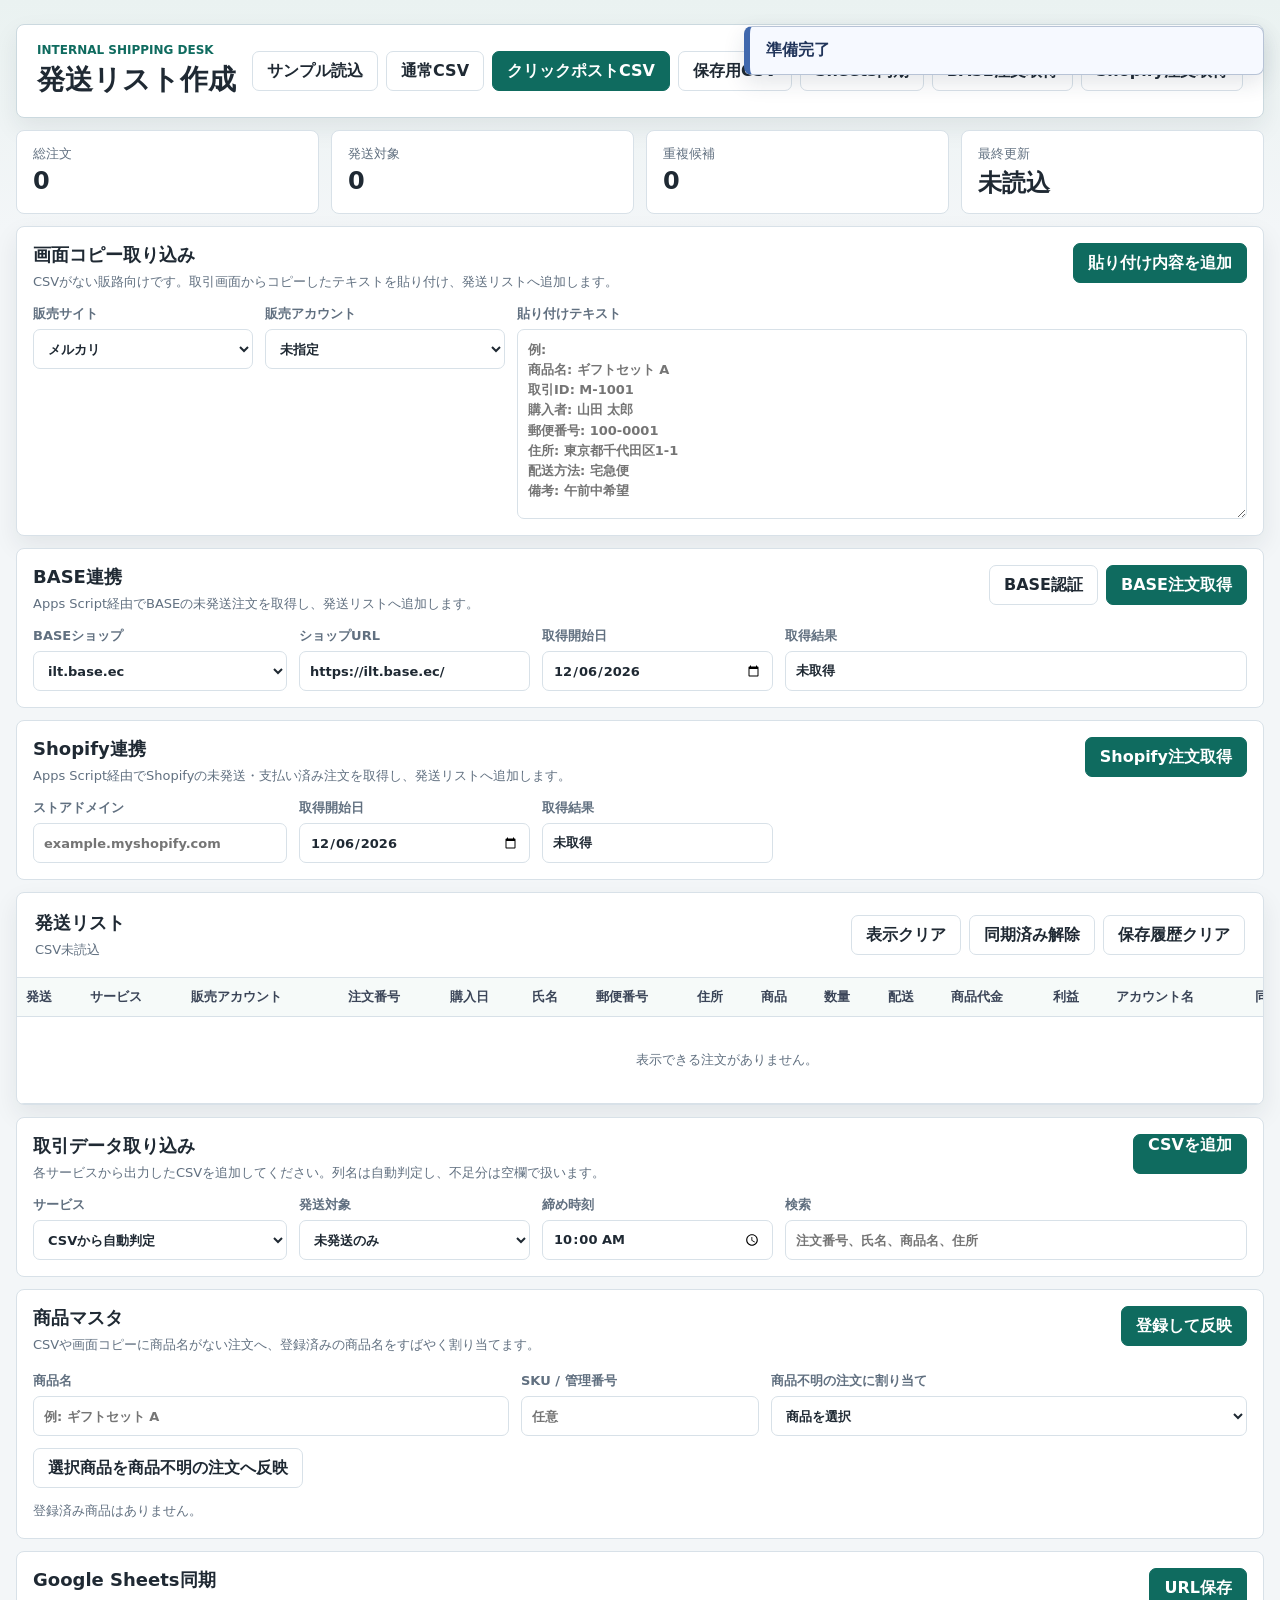
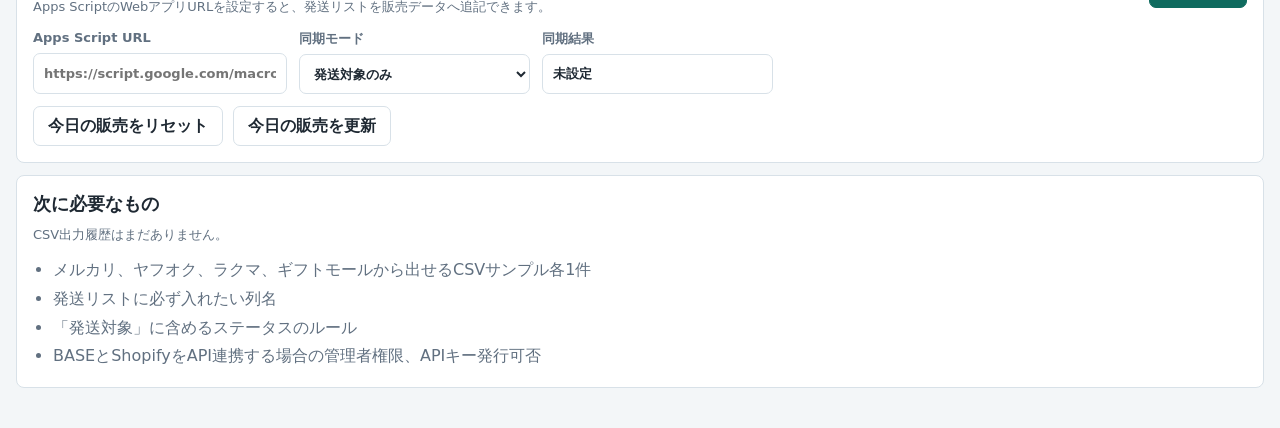
==== index.html @ 9517af25 "Add files via upload" ====
﻿<!doctype html>
<html lang="ja">
  <head>
    <meta charset="utf-8" />
    <meta name="viewport" content="width=device-width, initial-scale=1" />
    <title>配送リスト ツール</title>
    <link rel="stylesheet" href="styles.css" />
  </head>
  <body>
    <main class="app">
      <section class="toolbar">
        <div>
          <p class="eyebrow">Internal Shipping Desk</p>
          <h1>発送リスト作成</h1>
        </div>
        <div class="actions">
          <button id="sampleButton" type="button">サンプル読込</button>
          <button id="csvButton" type="button">通常CSV</button>
          <button id="clickpostButton" type="button" class="primary">クリックポストCSV</button>
          <button id="sheetCsvButton" type="button">保存用CSV</button>
          <button id="sheetSyncButton" type="button">Sheets同期</button>
          <button id="baseFetchButton" type="button">BASE注文取得</button>
          <button id="shopifyFetchButton" type="button">Shopify注文取得</button>
        </div>
      </section>

      <section class="summary-grid" aria-label="集計">
        <article>
          <span>総注文</span>
          <strong id="totalCount">0</strong>
        </article>
        <article>
          <span>発送対象</span>
          <strong id="shipCount">0</strong>
        </article>
        <article>
          <span>重複候補</span>
          <strong id="duplicateCount">0</strong>
        </article>
        <article>
          <span>最終更新</span>
          <strong id="updatedAt">未読込</strong>
        </article>
      </section>

      <section id="noticeBar" class="notice" aria-live="polite">準備完了</section>

      <section class="panel import-panel">
        <div class="panel-head">
          <div>
            <h2>取引データ取り込み</h2>
            <p>各サービスから出力したCSVを追加してください。列名は自動判定し、不足分は空欄で扱います。</p>
          </div>
          <label class="file-picker">
            CSVを追加
            <input id="fileInput" type="file" accept=".csv,text/csv" multiple />
          </label>
        </div>

        <div class="source-grid">
          <label>
            サービス
            <select id="sourceSelect">
              <option value="auto">CSVから自動判定</option>
              <option value="mercari">メルカリ</option>
              <option value="yahoo">ヤフオク</option>
              <option value="rakuma">ラクマ</option>
              <option value="base">BASE</option>
              <option value="shopify">Shopify</option>
              <option value="giftmall">ギフトモール</option>
              <option value="other">その他</option>
            </select>
          </label>
          <label>
            発送対象
            <select id="targetStatus">
              <option value="unshipped">未発送のみ</option>
              <option value="all">全件</option>
            </select>
          </label>
          <label>
            締め時刻
            <input id="cutoffTime" type="time" value="10:00" />
          </label>
          <label>
            検索
            <input id="searchInput" type="search" placeholder="注文番号、氏名、商品名、住所" />
          </label>
        </div>
      </section>

      <section class="panel paste-panel">
        <div class="panel-head">
          <div>
            <h2>画面コピー取り込み</h2>
            <p>CSVがない販路向けです。取引画面からコピーしたテキストを貼り付け、発送リストへ追加します。</p>
          </div>
          <button id="pasteImportButton" type="button" class="primary">貼り付け内容を追加</button>
        </div>
        <div class="paste-grid">
          <label>
            販売サイト
            <select id="pasteSource">
              <option value="メルカリ">メルカリ</option>
              <option value="ヤフオク">ヤフオク</option>
              <option value="ラクマ">ラクマ</option>
              <option value="ギフトモール">ギフトモール</option>
              <option value="その他">その他</option>
            </select>
          </label>
          <label>
            販売アカウント
            <select id="sellerAccountSelect">
              <option value="">未指定</option>
              <option value="メルカリ T Threee">メルカリ T Threee</option>
              <option value="メルカリ メルフレ">メルカリ メルフレ</option>
              <option value="メルカリ 廃品">メルカリ 廃品</option>
              <option value="ラクマ T Threee">ラクマ T Threee</option>
              <option value="ラクマ TRY">ラクマ TRY</option>
              <option value="ヤフオク ILT">ヤフオク ILT</option>
              <option value="ヤフオク TRY">ヤフオク TRY</option>
              <option value="BASE ilt">BASE ilt</option>
              <option value="BASE iglight">BASE iglight</option>
              <option value="Shopify">Shopify</option>
            </select>
          </label>
          <label>
            貼り付けテキスト
            <textarea id="pasteText" rows="8" placeholder="例:
商品名: ギフトセット A
取引ID: M-1001
購入者: 山田 太郎
郵便番号: 100-0001
住所: 東京都千代田区1-1
配送方法: 宅急便
備考: 午前中希望"></textarea>
          </label>
        </div>
      </section>

      <section class="panel product-panel">
        <div class="panel-head">
          <div>
            <h2>商品マスタ</h2>
            <p>CSVや画面コピーに商品名がない注文へ、登録済みの商品名をすばやく割り当てます。</p>
          </div>
          <button id="productAddButton" type="button" class="primary">登録して反映</button>
        </div>
        <div class="product-grid">
          <label>
            商品名
            <input id="productNameInput" type="text" placeholder="例: ギフトセット A" />
          </label>
          <label>
            SKU / 管理番号
            <input id="productSkuInput" type="text" placeholder="任意" />
          </label>
          <label>
            商品不明の注文に割り当て
            <select id="assignProductSelect">
              <option value="">商品を選択</option>
            </select>
          </label>
        </div>
        <div class="inline-actions">
          <button id="assignProductButton" type="button">選択商品を商品不明の注文へ反映</button>
        </div>
        <div id="productMapList" class="product-map">登録済み商品はありません。</div>
      </section>

      <section class="panel sync-panel">
        <div class="panel-head">
          <div>
            <h2>Google Sheets同期</h2>
            <p>Apps ScriptのWebアプリURLを設定すると、発送リストを販売データへ追記できます。</p>
          </div>
          <button id="syncUrlSaveButton" type="button" class="primary">URL保存</button>
        </div>
        <div class="source-grid">
          <label>
            Apps Script URL
            <input id="syncUrlInput" type="url" placeholder="https://script.google.com/macros/s/..." />
          </label>
          <label>
            同期モード
            <select id="syncMode">
              <option value="unshipped">発送対象のみ</option>
              <option value="all">表示中すべて</option>
            </select>
          </label>
          <label>
            同期結果
            <input id="syncStatus" type="text" readonly value="未設定" />
          </label>
        </div>
        <div class="sync-actions">
          <button id="todaySalesResetButton" type="button">今日の販売をリセット</button>
          <button id="todaySalesRefreshButton" type="button">今日の販売を更新</button>
        </div>
      </section>

      <section class="panel base-panel">
        <div class="panel-head">
          <div>
            <h2>BASE連携</h2>
            <p>Apps Script経由でBASEの未発送注文を取得し、発送リストへ追加します。</p>
          </div>
          <div class="actions">
            <button id="baseAuthButton" type="button">BASE認証</button>
            <button id="baseFetchPanelButton" type="button" class="primary">BASE注文取得</button>
          </div>
        </div>
        <div class="source-grid">
          <label>
            BASEショップ
            <select id="baseShopKey">
              <option value="ilt">ilt.base.ec</option>
              <option value="iglight">iglight.base.shop</option>
            </select>
          </label>
          <label>
            ショップURL
            <input id="baseShopUrl" type="url" value="https://ilt.base.ec/" />
          </label>
          <label>
            取得開始日
            <input id="baseStartDate" type="date" />
          </label>
          <label>
            取得結果
            <input id="baseStatus" type="text" readonly value="未取得" />
          </label>
        </div>
      </section>

      <section class="panel shopify-panel">
        <div class="panel-head">
          <div>
            <h2>Shopify連携</h2>
            <p>Apps Script経由でShopifyの未発送・支払い済み注文を取得し、発送リストへ追加します。</p>
          </div>
          <button id="shopifyFetchPanelButton" type="button" class="primary">Shopify注文取得</button>
        </div>
        <div class="source-grid">
          <label>
            ストアドメイン
            <input id="shopifyStoreDomain" type="text" placeholder="example.myshopify.com" />
          </label>
          <label>
            取得開始日
            <input id="shopifyStartDate" type="date" />
          </label>
          <label>
            取得結果
            <input id="shopifyStatus" type="text" readonly value="未取得" />
          </label>
        </div>
      </section>

      <section class="panel table-panel">
        <div class="panel-head compact">
          <div>
            <h2>発送リスト</h2>
            <p id="fileList">CSV未読込</p>
          </div>
          <div class="actions">
            <button id="clearButton" type="button">表示クリア</button>
            <button id="syncResetButton" type="button">同期済み解除</button>
            <button id="historyClearButton" type="button">保存履歴クリア</button>
          </div>
        </div>
        <div class="table-wrap">
          <table>
            <thead>
              <tr>
                <th>発送</th>
                <th>サービス</th>
                <th>販売アカウント</th>
                <th>注文番号</th>
                <th>購入日</th>
                <th>氏名</th>
                <th>郵便番号</th>
                <th>住所</th>
                <th>商品</th>
                <th>数量</th>
                <th>配送</th>
                <th>商品代金</th>
                <th>利益</th>
                <th>アカウント名</th>
                <th>同期</th>
                <th>備考</th>
                <th>操作</th>
              </tr>
            </thead>
            <tbody id="orderRows">
              <tr>
                <td colspan="17" class="empty">CSVを読み込むと発送リストが表示されます。</td>
              </tr>
            </tbody>
          </table>
        </div>
      </section>

      <section class="panel checklist">
        <h2>次に必要なもの</h2>
        <p id="exportLog" class="log-line">CSV出力履歴はまだありません。</p>
        <ul>
          <li>メルカリ、ヤフオク、ラクマ、ギフトモールから出せるCSVサンプル各1件</li>
          <li>発送リストに必ず入れたい列名</li>
          <li>「発送対象」に含めるステータスのルール</li>
          <li>BASEとShopifyをAPI連携する場合の管理者権限、APIキー発行可否</li>
        </ul>
      </section>
    </main>

    <script src="encoding.min.js"></script>
    <script src="app.js"></script>
  </body>
</html>
---- styles.css ----
:root {
  color-scheme: light;
  --ink: #1f2933;
  --muted: #617080;
  --line: #d8e1e8;
  --bg: #f3f6f8;
  --panel: #ffffff;
  --accent: #0f6b5f;
  --accent-dark: #0a4f47;
  --accent-soft: #e6f3ef;
  --warn: #a85d13;
  --soft: #eef8f5;
  --shadow: 0 10px 24px rgba(31, 41, 51, 0.08);
}

* {
  box-sizing: border-box;
}

body {
  margin: 0;
  font-family: "Yu Gothic", "Meiryo", system-ui, sans-serif;
  background: linear-gradient(180deg, #eaf2f1 0, var(--bg) 230px);
  color: var(--ink);
}

.app {
  width: min(1440px, calc(100% - 32px));
  margin: 0 auto;
  padding: 24px 0 40px;
  display: flex;
  flex-direction: column;
}

.paste-panel {
  order: 1;
  border-color: #a9d4cb;
  box-shadow: var(--shadow);
}

.import-panel {
  order: 5;
}

.base-panel {
  order: 2;
}

.shopify-panel {
  order: 3;
}

.table-panel {
  order: 4;
}

.product-panel {
  order: 6;
}

.sync-panel {
  order: 7;
}

.sync-actions {
  display: flex;
  flex-wrap: wrap;
  gap: 10px;
  margin-top: 12px;
}

.checklist {
  order: 30;
}

.toolbar,
.panel,
.summary-grid article {
  background: var(--panel);
  border: 1px solid var(--line);
  border-radius: 8px;
}

.toolbar {
  display: flex;
  align-items: center;
  justify-content: space-between;
  gap: 16px;
  padding: 18px 20px;
  box-shadow: var(--shadow);
  border-color: #cbd9df;
}

.eyebrow {
  margin: 0 0 4px;
  color: var(--accent);
  font-size: 12px;
  font-weight: 700;
  text-transform: uppercase;
}

h1,
h2,
p {
  margin: 0;
}

h1 {
  font-size: 28px;
  letter-spacing: 0;
}

h2 {
  font-size: 18px;
}

button,
.file-picker {
  min-height: 40px;
  border: 1px solid var(--line);
  border-radius: 7px;
  background: #fff;
  color: var(--ink);
  padding: 0 14px;
  font: inherit;
  font-weight: 700;
  cursor: pointer;
  white-space: nowrap;
}

.primary,
.file-picker {
  background: var(--accent);
  border-color: var(--accent);
  color: #fff;
}

.primary:hover,
.file-picker:hover {
  background: var(--accent-dark);
}

.actions {
  display: flex;
  gap: 8px;
  flex-wrap: wrap;
}

.summary-grid {
  display: grid;
  grid-template-columns: repeat(4, minmax(0, 1fr));
  gap: 12px;
  margin: 12px 0 0;
  order: 0;
}

.summary-grid article {
  padding: 14px 16px;
}

.summary-grid span {
  display: block;
  color: var(--muted);
  font-size: 13px;
}

.summary-grid strong {
  display: block;
  margin-top: 4px;
  font-size: 24px;
}

.panel {
  padding: 16px;
  margin-top: 12px;
}

.notice {
  position: fixed;
  top: 14px;
  right: 16px;
  z-index: 1000;
  width: min(520px, calc(100% - 32px));
  margin-top: 12px;
  padding: 13px 16px;
  border: 1px solid #b7c3d6;
  border-left: 6px solid #4068ad;
  border-radius: 8px;
  background: #f6f9ff;
  color: #20345a;
  font-weight: 700;
  box-shadow: 0 8px 22px rgba(36, 49, 76, 0.12);
  order: 0;
}

.notice.error {
  border-color: #d97757;
  border-left-color: #c2410c;
  background: #fff1ec;
  color: #9a3412;
}

.notice.success {
  border-color: #5aa37a;
  border-left-color: #15803d;
  background: #edf8f1;
  color: #166534;
}

.notice.working {
  border-color: #6f8fc9;
  border-left-color: #345f9f;
  background: #eef5ff;
  color: #1d4f91;
}

.panel-head {
  display: flex;
  align-items: flex-start;
  justify-content: space-between;
  gap: 18px;
}

.panel-head p {
  margin-top: 6px;
  color: var(--muted);
  font-size: 13px;
}

.compact {
  align-items: center;
}

.file-picker input {
  display: none;
}

.source-grid {
  display: grid;
  grid-template-columns: 1.1fr 1fr 1fr 2fr;
  gap: 12px;
  margin-top: 14px;
}

label {
  display: grid;
  gap: 6px;
  color: var(--muted);
  font-size: 13px;
  font-weight: 700;
}

select,
input,
textarea {
  min-height: 40px;
  width: 100%;
  border: 1px solid var(--line);
  border-radius: 7px;
  padding: 0 10px;
  background: #fff;
  color: var(--ink);
  font: inherit;
}

textarea {
  min-height: 190px;
  padding: 10px;
  resize: vertical;
  line-height: 1.55;
}

.paste-grid {
  display: grid;
  grid-template-columns: 220px 240px minmax(360px, 1fr);
  gap: 12px;
  margin-top: 14px;
  align-items: start;
}

.paste-grid label:last-child {
  grid-row: span 2;
}

.product-grid {
  display: grid;
  grid-template-columns: 2fr 1fr 2fr;
  gap: 12px;
  margin-top: 18px;
}

.inline-actions {
  margin-top: 12px;
}

.product-map {
  margin-top: 12px;
  color: var(--muted);
  font-size: 13px;
  line-height: 1.7;
}

.product-row {
  display: flex;
  align-items: center;
  justify-content: space-between;
  gap: 10px;
  max-width: 720px;
  padding: 6px 0;
  border-bottom: 1px solid var(--line);
}

.table-panel {
  padding: 0;
  overflow: hidden;
  box-shadow: var(--shadow);
}

.table-panel .panel-head {
  padding: 18px;
  border-bottom: 1px solid var(--line);
}

.table-wrap {
  overflow: auto;
  max-height: 62vh;
}

table {
  width: 100%;
  min-width: 1420px;
  border-collapse: collapse;
  font-size: 13px;
}

th,
td {
  padding: 10px 9px;
  border-bottom: 1px solid var(--line);
  text-align: left;
  vertical-align: top;
}

th {
  position: sticky;
  top: 0;
  background: #f6faf9;
  color: #3b4558;
  z-index: 1;
}

tbody tr.ship-target {
  background: var(--soft);
}

tbody tr:hover {
  background: #fffaf0;
}

tbody tr.duplicate {
  box-shadow: inset 3px 0 0 var(--warn);
}

.badge {
  display: inline-block;
  border-radius: 999px;
  padding: 3px 8px;
  background: #e7edf3;
  font-size: 12px;
  font-weight: 700;
}

.badge.synced {
  background: #dff3e6;
  color: #166534;
}

.mini-button {
  min-height: 30px;
  padding: 0 10px;
  font-size: 12px;
}

.editable {
  display: inline-block;
  min-width: 24px;
  max-width: 280px;
  outline: 0;
  border-radius: 4px;
  padding: 2px 3px;
}

.editable:focus {
  background: #fff7df;
  box-shadow: 0 0 0 2px #f3c969;
}

.empty {
  color: var(--muted);
  text-align: center;
  padding: 34px;
}

.checklist ul {
  margin: 12px 0 0;
  padding-left: 20px;
  color: var(--muted);
  line-height: 1.8;
}

.log-line {
  margin-top: 10px;
  color: var(--muted);
  font-size: 13px;
}

@media (max-width: 900px) {
  .toolbar,
  .panel-head {
    display: grid;
  }

  .summary-grid,
  .source-grid,
  .paste-grid,
  .product-grid {
    grid-template-columns: 1fr 1fr;
  }

  .paste-grid label:last-child {
    grid-column: 1 / -1;
    grid-row: auto;
  }
}

@media (max-width: 620px) {
  .app {
    width: min(100% - 20px, 1440px);
    padding-top: 12px;
  }

  .summary-grid,
  .source-grid,
  .paste-grid {
    grid-template-columns: 1fr;
  }

  .product-grid {
    grid-template-columns: 1fr;
  }

  h1 {
    font-size: 24px;
  }
}
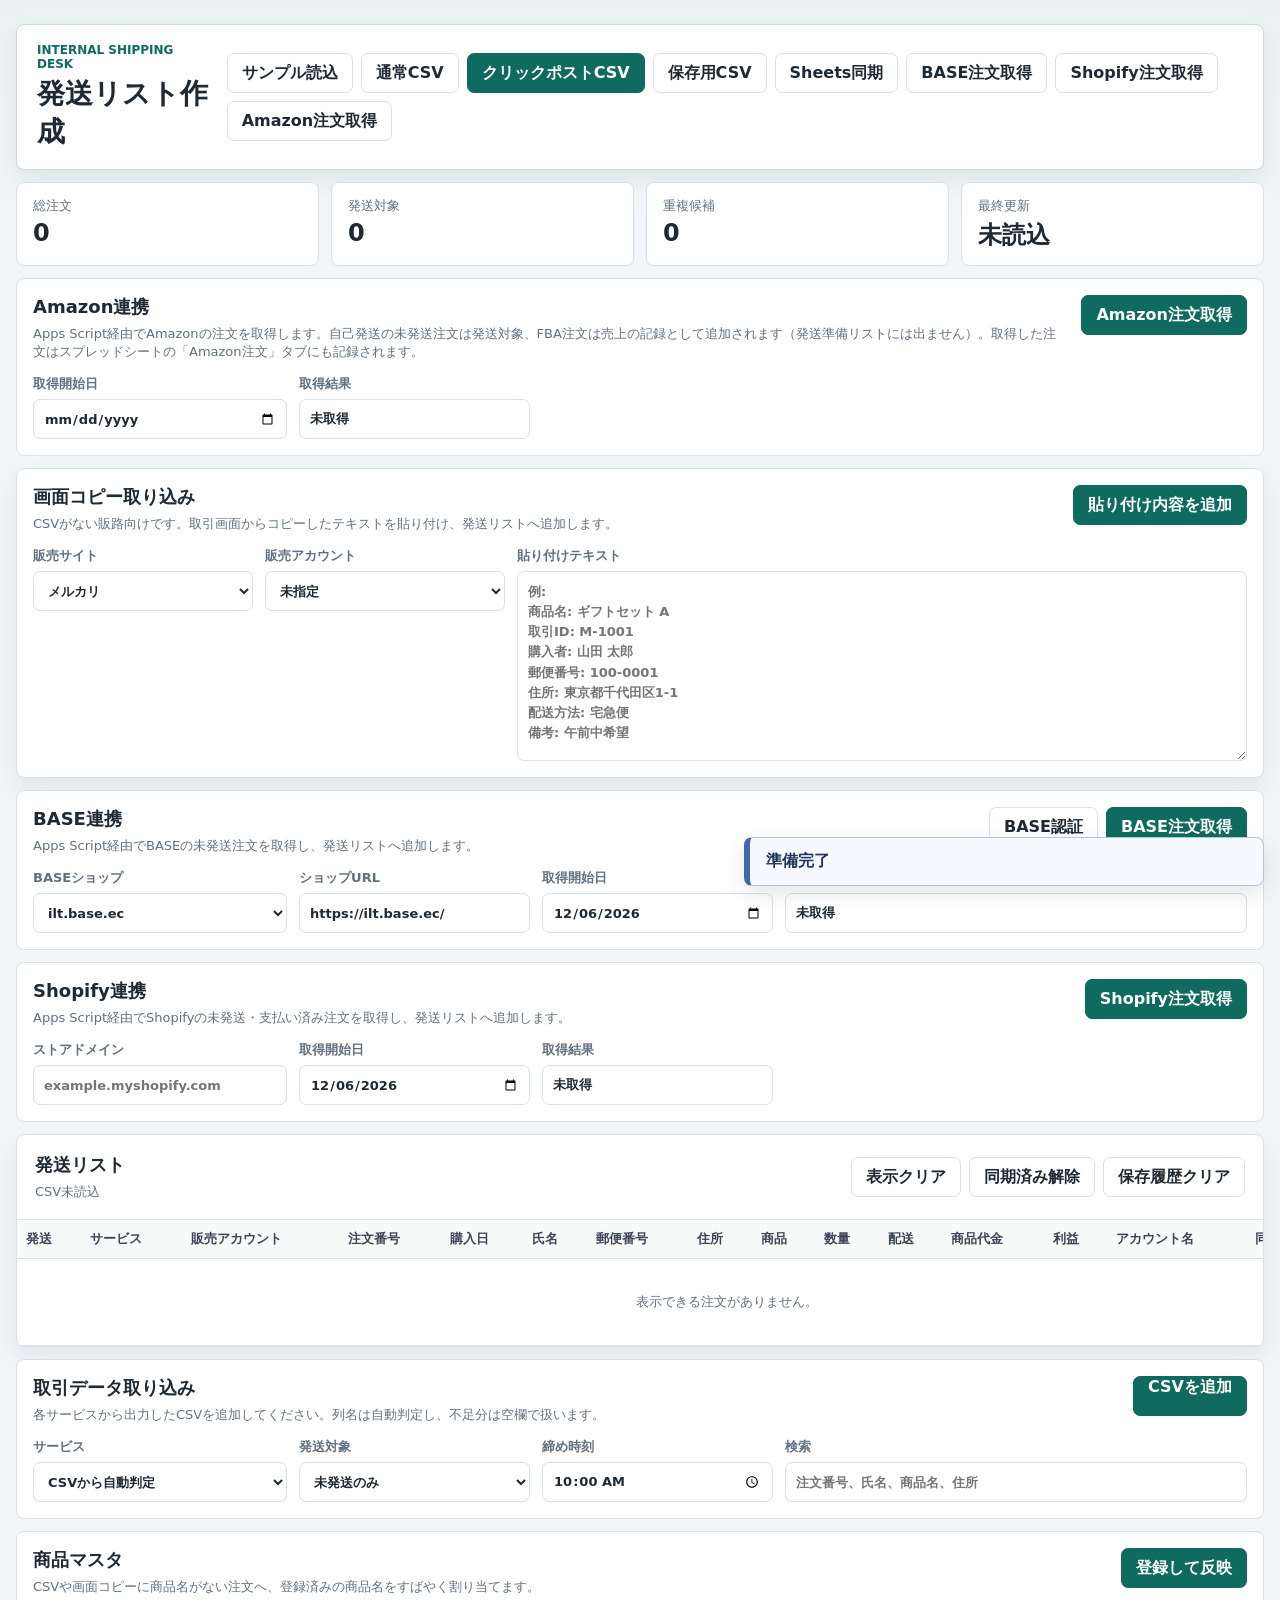
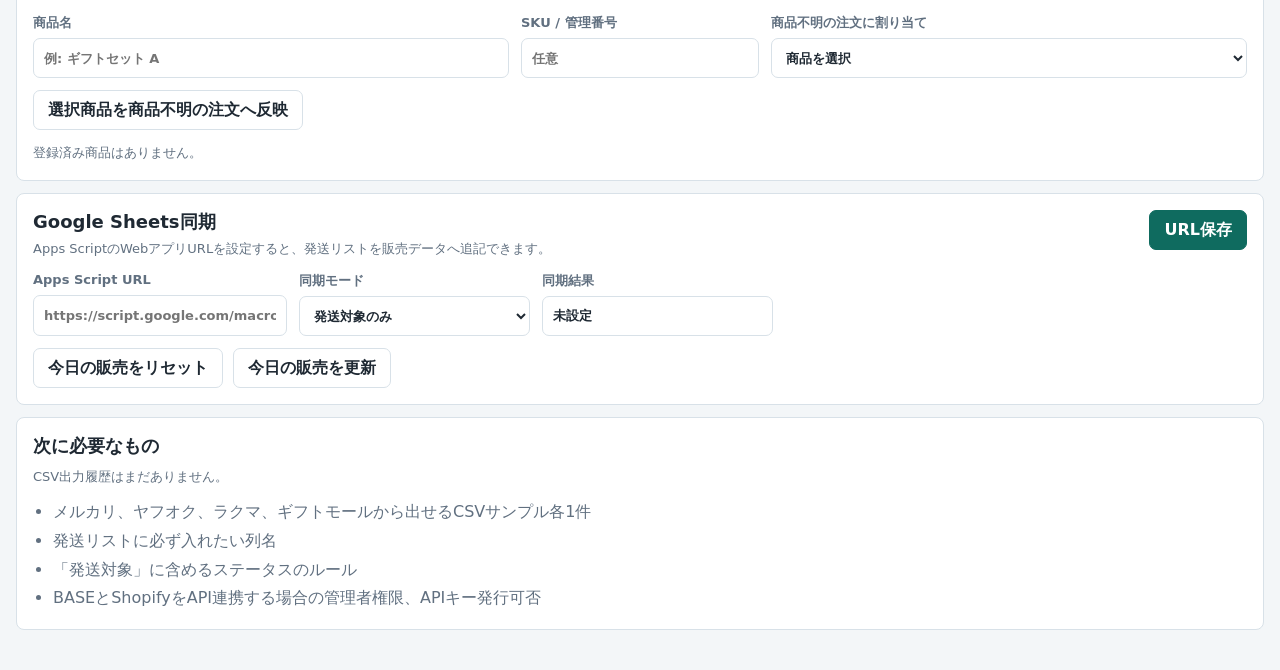
==== commit 671ded1c: "Add Amazon order import panel Co-Authored-By: Claude Opus 5 <noreply@anthropic.com>" ====
--- a/index.html
+++ b/index.html
@@ -1,320 +1,341 @@
-﻿<!doctype html>
-<html lang="ja">
-  <head>
-    <meta charset="utf-8" />
-    <meta name="viewport" content="width=device-width, initial-scale=1" />
-    <title>配送リスト ツール</title>
-    <link rel="stylesheet" href="styles.css" />
-  </head>
-  <body>
-    <main class="app">
-      <section class="toolbar">
-        <div>
-          <p class="eyebrow">Internal Shipping Desk</p>
-          <h1>発送リスト作成</h1>
-        </div>
-        <div class="actions">
-          <button id="sampleButton" type="button">サンプル読込</button>
-          <button id="csvButton" type="button">通常CSV</button>
-          <button id="clickpostButton" type="button" class="primary">クリックポストCSV</button>
-          <button id="sheetCsvButton" type="button">保存用CSV</button>
-          <button id="sheetSyncButton" type="button">Sheets同期</button>
-          <button id="baseFetchButton" type="button">BASE注文取得</button>
-          <button id="shopifyFetchButton" type="button">Shopify注文取得</button>
-        </div>
-      </section>
-
-      <section class="summary-grid" aria-label="集計">
-        <article>
-          <span>総注文</span>
-          <strong id="totalCount">0</strong>
-        </article>
-        <article>
-          <span>発送対象</span>
-          <strong id="shipCount">0</strong>
-        </article>
-        <article>
-          <span>重複候補</span>
-          <strong id="duplicateCount">0</strong>
-        </article>
-        <article>
-          <span>最終更新</span>
-          <strong id="updatedAt">未読込</strong>
-        </article>
-      </section>
-
-      <section id="noticeBar" class="notice" aria-live="polite">準備完了</section>
-
-      <section class="panel import-panel">
-        <div class="panel-head">
-          <div>
-            <h2>取引データ取り込み</h2>
-            <p>各サービスから出力したCSVを追加してください。列名は自動判定し、不足分は空欄で扱います。</p>
-          </div>
-          <label class="file-picker">
-            CSVを追加
-            <input id="fileInput" type="file" accept=".csv,text/csv" multiple />
-          </label>
-        </div>
-
-        <div class="source-grid">
-          <label>
-            サービス
-            <select id="sourceSelect">
-              <option value="auto">CSVから自動判定</option>
-              <option value="mercari">メルカリ</option>
-              <option value="yahoo">ヤフオク</option>
-              <option value="rakuma">ラクマ</option>
-              <option value="base">BASE</option>
-              <option value="shopify">Shopify</option>
-              <option value="giftmall">ギフトモール</option>
-              <option value="other">その他</option>
-            </select>
-          </label>
-          <label>
-            発送対象
-            <select id="targetStatus">
-              <option value="unshipped">未発送のみ</option>
-              <option value="all">全件</option>
-            </select>
-          </label>
-          <label>
-            締め時刻
-            <input id="cutoffTime" type="time" value="10:00" />
-          </label>
-          <label>
-            検索
-            <input id="searchInput" type="search" placeholder="注文番号、氏名、商品名、住所" />
-          </label>
-        </div>
-      </section>
-
-      <section class="panel paste-panel">
-        <div class="panel-head">
-          <div>
-            <h2>画面コピー取り込み</h2>
-            <p>CSVがない販路向けです。取引画面からコピーしたテキストを貼り付け、発送リストへ追加します。</p>
-          </div>
-          <button id="pasteImportButton" type="button" class="primary">貼り付け内容を追加</button>
-        </div>
-        <div class="paste-grid">
-          <label>
-            販売サイト
-            <select id="pasteSource">
-              <option value="メルカリ">メルカリ</option>
-              <option value="ヤフオク">ヤフオク</option>
-              <option value="ラクマ">ラクマ</option>
-              <option value="ギフトモール">ギフトモール</option>
-              <option value="その他">その他</option>
-            </select>
-          </label>
-          <label>
-            販売アカウント
-            <select id="sellerAccountSelect">
-              <option value="">未指定</option>
-              <option value="メルカリ T Threee">メルカリ T Threee</option>
-              <option value="メルカリ メルフレ">メルカリ メルフレ</option>
-              <option value="メルカリ 廃品">メルカリ 廃品</option>
-              <option value="ラクマ T Threee">ラクマ T Threee</option>
-              <option value="ラクマ TRY">ラクマ TRY</option>
-              <option value="ヤフオク ILT">ヤフオク ILT</option>
-              <option value="ヤフオク TRY">ヤフオク TRY</option>
-              <option value="BASE ilt">BASE ilt</option>
-              <option value="BASE iglight">BASE iglight</option>
-              <option value="Shopify">Shopify</option>
-            </select>
-          </label>
-          <label>
-            貼り付けテキスト
-            <textarea id="pasteText" rows="8" placeholder="例:
-商品名: ギフトセット A
-取引ID: M-1001
-購入者: 山田 太郎
-郵便番号: 100-0001
-住所: 東京都千代田区1-1
-配送方法: 宅急便
-備考: 午前中希望"></textarea>
-          </label>
-        </div>
-      </section>
-
-      <section class="panel product-panel">
-        <div class="panel-head">
-          <div>
-            <h2>商品マスタ</h2>
-            <p>CSVや画面コピーに商品名がない注文へ、登録済みの商品名をすばやく割り当てます。</p>
-          </div>
-          <button id="productAddButton" type="button" class="primary">登録して反映</button>
-        </div>
-        <div class="product-grid">
-          <label>
-            商品名
-            <input id="productNameInput" type="text" placeholder="例: ギフトセット A" />
-          </label>
-          <label>
-            SKU / 管理番号
-            <input id="productSkuInput" type="text" placeholder="任意" />
-          </label>
-          <label>
-            商品不明の注文に割り当て
-            <select id="assignProductSelect">
-              <option value="">商品を選択</option>
-            </select>
-          </label>
-        </div>
-        <div class="inline-actions">
-          <button id="assignProductButton" type="button">選択商品を商品不明の注文へ反映</button>
-        </div>
-        <div id="productMapList" class="product-map">登録済み商品はありません。</div>
-      </section>
-
-      <section class="panel sync-panel">
-        <div class="panel-head">
-          <div>
-            <h2>Google Sheets同期</h2>
-            <p>Apps ScriptのWebアプリURLを設定すると、発送リストを販売データへ追記できます。</p>
-          </div>
-          <button id="syncUrlSaveButton" type="button" class="primary">URL保存</button>
-        </div>
-        <div class="source-grid">
-          <label>
-            Apps Script URL
-            <input id="syncUrlInput" type="url" placeholder="https://script.google.com/macros/s/..." />
-          </label>
-          <label>
-            同期モード
-            <select id="syncMode">
-              <option value="unshipped">発送対象のみ</option>
-              <option value="all">表示中すべて</option>
-            </select>
-          </label>
-          <label>
-            同期結果
-            <input id="syncStatus" type="text" readonly value="未設定" />
-          </label>
-        </div>
-        <div class="sync-actions">
-          <button id="todaySalesResetButton" type="button">今日の販売をリセット</button>
-          <button id="todaySalesRefreshButton" type="button">今日の販売を更新</button>
-        </div>
-      </section>
-
-      <section class="panel base-panel">
-        <div class="panel-head">
-          <div>
-            <h2>BASE連携</h2>
-            <p>Apps Script経由でBASEの未発送注文を取得し、発送リストへ追加します。</p>
-          </div>
-          <div class="actions">
-            <button id="baseAuthButton" type="button">BASE認証</button>
-            <button id="baseFetchPanelButton" type="button" class="primary">BASE注文取得</button>
-          </div>
-        </div>
-        <div class="source-grid">
-          <label>
-            BASEショップ
-            <select id="baseShopKey">
-              <option value="ilt">ilt.base.ec</option>
-              <option value="iglight">iglight.base.shop</option>
-            </select>
-          </label>
-          <label>
-            ショップURL
-            <input id="baseShopUrl" type="url" value="https://ilt.base.ec/" />
-          </label>
-          <label>
-            取得開始日
-            <input id="baseStartDate" type="date" />
-          </label>
-          <label>
-            取得結果
-            <input id="baseStatus" type="text" readonly value="未取得" />
-          </label>
-        </div>
-      </section>
-
-      <section class="panel shopify-panel">
-        <div class="panel-head">
-          <div>
-            <h2>Shopify連携</h2>
-            <p>Apps Script経由でShopifyの未発送・支払い済み注文を取得し、発送リストへ追加します。</p>
-          </div>
-          <button id="shopifyFetchPanelButton" type="button" class="primary">Shopify注文取得</button>
-        </div>
-        <div class="source-grid">
-          <label>
-            ストアドメイン
-            <input id="shopifyStoreDomain" type="text" placeholder="example.myshopify.com" />
-          </label>
-          <label>
-            取得開始日
-            <input id="shopifyStartDate" type="date" />
-          </label>
-          <label>
-            取得結果
-            <input id="shopifyStatus" type="text" readonly value="未取得" />
-          </label>
-        </div>
-      </section>
-
-      <section class="panel table-panel">
-        <div class="panel-head compact">
-          <div>
-            <h2>発送リスト</h2>
-            <p id="fileList">CSV未読込</p>
-          </div>
-          <div class="actions">
-            <button id="clearButton" type="button">表示クリア</button>
-            <button id="syncResetButton" type="button">同期済み解除</button>
-            <button id="historyClearButton" type="button">保存履歴クリア</button>
-          </div>
-        </div>
-        <div class="table-wrap">
-          <table>
-            <thead>
-              <tr>
-                <th>発送</th>
-                <th>サービス</th>
-                <th>販売アカウント</th>
-                <th>注文番号</th>
-                <th>購入日</th>
-                <th>氏名</th>
-                <th>郵便番号</th>
-                <th>住所</th>
-                <th>商品</th>
-                <th>数量</th>
-                <th>配送</th>
-                <th>商品代金</th>
-                <th>利益</th>
-                <th>アカウント名</th>
-                <th>同期</th>
-                <th>備考</th>
-                <th>操作</th>
-              </tr>
-            </thead>
-            <tbody id="orderRows">
-              <tr>
-                <td colspan="17" class="empty">CSVを読み込むと発送リストが表示されます。</td>
-              </tr>
-            </tbody>
-          </table>
-        </div>
-      </section>
-
-      <section class="panel checklist">
-        <h2>次に必要なもの</h2>
-        <p id="exportLog" class="log-line">CSV出力履歴はまだありません。</p>
-        <ul>
-          <li>メルカリ、ヤフオク、ラクマ、ギフトモールから出せるCSVサンプル各1件</li>
-          <li>発送リストに必ず入れたい列名</li>
-          <li>「発送対象」に含めるステータスのルール</li>
-          <li>BASEとShopifyをAPI連携する場合の管理者権限、APIキー発行可否</li>
-        </ul>
-      </section>
-    </main>
-
-    <script src="encoding.min.js"></script>
-    <script src="app.js"></script>
-  </body>
-</html>
-
+<!doctype html>
+<html lang="ja">
+  <head>
+    <meta charset="utf-8" />
+    <meta name="viewport" content="width=device-width, initial-scale=1" />
+    <title>配送リスト ツール</title>
+    <link rel="stylesheet" href="styles.css" />
+  </head>
+  <body>
+    <main class="app">
+      <section class="toolbar">
+        <div>
+          <p class="eyebrow">Internal Shipping Desk</p>
+          <h1>発送リスト作成</h1>
+        </div>
+        <div class="actions">
+          <button id="sampleButton" type="button">サンプル読込</button>
+          <button id="csvButton" type="button">通常CSV</button>
+          <button id="clickpostButton" type="button" class="primary">クリックポストCSV</button>
+          <button id="sheetCsvButton" type="button">保存用CSV</button>
+          <button id="sheetSyncButton" type="button">Sheets同期</button>
+          <button id="baseFetchButton" type="button">BASE注文取得</button>
+          <button id="shopifyFetchButton" type="button">Shopify注文取得</button>
+          <button id="amazonFetchButton" type="button">Amazon注文取得</button>
+        </div>
+      </section>
+
+      <section class="summary-grid" aria-label="集計">
+        <article>
+          <span>総注文</span>
+          <strong id="totalCount">0</strong>
+        </article>
+        <article>
+          <span>発送対象</span>
+          <strong id="shipCount">0</strong>
+        </article>
+        <article>
+          <span>重複候補</span>
+          <strong id="duplicateCount">0</strong>
+        </article>
+        <article>
+          <span>最終更新</span>
+          <strong id="updatedAt">未読込</strong>
+        </article>
+      </section>
+
+      <section id="noticeBar" class="notice" aria-live="polite">準備完了</section>
+
+      <section class="panel import-panel">
+        <div class="panel-head">
+          <div>
+            <h2>取引データ取り込み</h2>
+            <p>各サービスから出力したCSVを追加してください。列名は自動判定し、不足分は空欄で扱います。</p>
+          </div>
+          <label class="file-picker">
+            CSVを追加
+            <input id="fileInput" type="file" accept=".csv,text/csv" multiple />
+          </label>
+        </div>
+
+        <div class="source-grid">
+          <label>
+            サービス
+            <select id="sourceSelect">
+              <option value="auto">CSVから自動判定</option>
+              <option value="mercari">メルカリ</option>
+              <option value="yahoo">ヤフオク</option>
+              <option value="rakuma">ラクマ</option>
+              <option value="base">BASE</option>
+              <option value="shopify">Shopify</option>
+              <option value="giftmall">ギフトモール</option>
+              <option value="other">その他</option>
+            </select>
+          </label>
+          <label>
+            発送対象
+            <select id="targetStatus">
+              <option value="unshipped">未発送のみ</option>
+              <option value="all">全件</option>
+            </select>
+          </label>
+          <label>
+            締め時刻
+            <input id="cutoffTime" type="time" value="10:00" />
+          </label>
+          <label>
+            検索
+            <input id="searchInput" type="search" placeholder="注文番号、氏名、商品名、住所" />
+          </label>
+        </div>
+      </section>
+
+      <section class="panel paste-panel">
+        <div class="panel-head">
+          <div>
+            <h2>画面コピー取り込み</h2>
+            <p>CSVがない販路向けです。取引画面からコピーしたテキストを貼り付け、発送リストへ追加します。</p>
+          </div>
+          <button id="pasteImportButton" type="button" class="primary">貼り付け内容を追加</button>
+        </div>
+        <div class="paste-grid">
+          <label>
+            販売サイト
+            <select id="pasteSource">
+              <option value="メルカリ">メルカリ</option>
+              <option value="ヤフオク">ヤフオク</option>
+              <option value="ラクマ">ラクマ</option>
+              <option value="ギフトモール">ギフトモール</option>
+              <option value="その他">その他</option>
+            </select>
+          </label>
+          <label>
+            販売アカウント
+            <select id="sellerAccountSelect">
+              <option value="">未指定</option>
+              <option value="メルカリ T Threee">メルカリ T Threee</option>
+              <option value="メルカリ メルフレ">メルカリ メルフレ</option>
+              <option value="メルカリ 廃品">メルカリ 廃品</option>
+              <option value="ラクマ T Threee">ラクマ T Threee</option>
+              <option value="ラクマ TRY">ラクマ TRY</option>
+              <option value="ヤフオク ILT">ヤフオク ILT</option>
+              <option value="ヤフオク TRY">ヤフオク TRY</option>
+              <option value="BASE ilt">BASE ilt</option>
+              <option value="BASE iglight">BASE iglight</option>
+              <option value="Shopify">Shopify</option>
+            </select>
+          </label>
+          <label>
+            貼り付けテキスト
+            <textarea id="pasteText" rows="8" placeholder="例:
+商品名: ギフトセット A
+取引ID: M-1001
+購入者: 山田 太郎
+郵便番号: 100-0001
+住所: 東京都千代田区1-1
+配送方法: 宅急便
+備考: 午前中希望"></textarea>
+          </label>
+        </div>
+      </section>
+
+      <section class="panel product-panel">
+        <div class="panel-head">
+          <div>
+            <h2>商品マスタ</h2>
+            <p>CSVや画面コピーに商品名がない注文へ、登録済みの商品名をすばやく割り当てます。</p>
+          </div>
+          <button id="productAddButton" type="button" class="primary">登録して反映</button>
+        </div>
+        <div class="product-grid">
+          <label>
+            商品名
+            <input id="productNameInput" type="text" placeholder="例: ギフトセット A" />
+          </label>
+          <label>
+            SKU / 管理番号
+            <input id="productSkuInput" type="text" placeholder="任意" />
+          </label>
+          <label>
+            商品不明の注文に割り当て
+            <select id="assignProductSelect">
+              <option value="">商品を選択</option>
+            </select>
+          </label>
+        </div>
+        <div class="inline-actions">
+          <button id="assignProductButton" type="button">選択商品を商品不明の注文へ反映</button>
+        </div>
+        <div id="productMapList" class="product-map">登録済み商品はありません。</div>
+      </section>
+
+      <section class="panel sync-panel">
+        <div class="panel-head">
+          <div>
+            <h2>Google Sheets同期</h2>
+            <p>Apps ScriptのWebアプリURLを設定すると、発送リストを販売データへ追記できます。</p>
+          </div>
+          <button id="syncUrlSaveButton" type="button" class="primary">URL保存</button>
+        </div>
+        <div class="source-grid">
+          <label>
+            Apps Script URL
+            <input id="syncUrlInput" type="url" placeholder="https://script.google.com/macros/s/..." />
+          </label>
+          <label>
+            同期モード
+            <select id="syncMode">
+              <option value="unshipped">発送対象のみ</option>
+              <option value="all">表示中すべて</option>
+            </select>
+          </label>
+          <label>
+            同期結果
+            <input id="syncStatus" type="text" readonly value="未設定" />
+          </label>
+        </div>
+        <div class="sync-actions">
+          <button id="todaySalesResetButton" type="button">今日の販売をリセット</button>
+          <button id="todaySalesRefreshButton" type="button">今日の販売を更新</button>
+        </div>
+      </section>
+
+      <section class="panel base-panel">
+        <div class="panel-head">
+          <div>
+            <h2>BASE連携</h2>
+            <p>Apps Script経由でBASEの未発送注文を取得し、発送リストへ追加します。</p>
+          </div>
+          <div class="actions">
+            <button id="baseAuthButton" type="button">BASE認証</button>
+            <button id="baseFetchPanelButton" type="button" class="primary">BASE注文取得</button>
+          </div>
+        </div>
+        <div class="source-grid">
+          <label>
+            BASEショップ
+            <select id="baseShopKey">
+              <option value="ilt">ilt.base.ec</option>
+              <option value="iglight">iglight.base.shop</option>
+            </select>
+          </label>
+          <label>
+            ショップURL
+            <input id="baseShopUrl" type="url" value="https://ilt.base.ec/" />
+          </label>
+          <label>
+            取得開始日
+            <input id="baseStartDate" type="date" />
+          </label>
+          <label>
+            取得結果
+            <input id="baseStatus" type="text" readonly value="未取得" />
+          </label>
+        </div>
+      </section>
+
+      <section class="panel shopify-panel">
+        <div class="panel-head">
+          <div>
+            <h2>Shopify連携</h2>
+            <p>Apps Script経由でShopifyの未発送・支払い済み注文を取得し、発送リストへ追加します。</p>
+          </div>
+          <button id="shopifyFetchPanelButton" type="button" class="primary">Shopify注文取得</button>
+        </div>
+        <div class="source-grid">
+          <label>
+            ストアドメイン
+            <input id="shopifyStoreDomain" type="text" placeholder="example.myshopify.com" />
+          </label>
+          <label>
+            取得開始日
+            <input id="shopifyStartDate" type="date" />
+          </label>
+          <label>
+            取得結果
+            <input id="shopifyStatus" type="text" readonly value="未取得" />
+          </label>
+        </div>
+      </section>
+
+      <section class="panel amazon-panel">
+        <div class="panel-head">
+          <div>
+            <h2>Amazon連携</h2>
+            <p>Apps Script経由でAmazonの注文を取得します。自己発送の未発送注文は発送対象、FBA注文は売上の記録として追加されます（発送準備リストには出ません）。取得した注文はスプレッドシートの「Amazon注文」タブにも記録されます。</p>
+          </div>
+          <button id="amazonFetchPanelButton" type="button" class="primary">Amazon注文取得</button>
+        </div>
+        <div class="source-grid">
+          <label>
+            取得開始日
+            <input id="amazonStartDate" type="date" />
+          </label>
+          <label>
+            取得結果
+            <input id="amazonStatus" type="text" readonly value="未取得" />
+          </label>
+        </div>
+      </section>
+
+      <section class="panel table-panel">
+        <div class="panel-head compact">
+          <div>
+            <h2>発送リスト</h2>
+            <p id="fileList">CSV未読込</p>
+          </div>
+          <div class="actions">
+            <button id="clearButton" type="button">表示クリア</button>
+            <button id="syncResetButton" type="button">同期済み解除</button>
+            <button id="historyClearButton" type="button">保存履歴クリア</button>
+          </div>
+        </div>
+        <div class="table-wrap">
+          <table>
+            <thead>
+              <tr>
+                <th>発送</th>
+                <th>サービス</th>
+                <th>販売アカウント</th>
+                <th>注文番号</th>
+                <th>購入日</th>
+                <th>氏名</th>
+                <th>郵便番号</th>
+                <th>住所</th>
+                <th>商品</th>
+                <th>数量</th>
+                <th>配送</th>
+                <th>商品代金</th>
+                <th>利益</th>
+                <th>アカウント名</th>
+                <th>同期</th>
+                <th>備考</th>
+                <th>操作</th>
+              </tr>
+            </thead>
+            <tbody id="orderRows">
+              <tr>
+                <td colspan="17" class="empty">CSVを読み込むと発送リストが表示されます。</td>
+              </tr>
+            </tbody>
+          </table>
+        </div>
+      </section>
+
+      <section class="panel checklist">
+        <h2>次に必要なもの</h2>
+        <p id="exportLog" class="log-line">CSV出力履歴はまだありません。</p>
+        <ul>
+          <li>メルカリ、ヤフオク、ラクマ、ギフトモールから出せるCSVサンプル各1件</li>
+          <li>発送リストに必ず入れたい列名</li>
+          <li>「発送対象」に含めるステータスのルール</li>
+          <li>BASEとShopifyをAPI連携する場合の管理者権限、APIキー発行可否</li>
+        </ul>
+      </section>
+    </main>
+
+    <script src="encoding.min.js"></script>
+    <script src="app.js"></script>
+  </body>
+</html>
+
--- a/styles.css
+++ b/styles.css
@@ -177,7 +177,7 @@
 
 .notice {
   position: fixed;
-  top: 14px;
+  bottom: 14px;
   right: 16px;
   z-index: 1000;
   width: min(520px, calc(100% - 32px));
@@ -207,6 +207,13 @@
   color: #166534;
 }
 
+.notice.warning {
+  border-color: #d8a33a;
+  border-left-color: #a85d13;
+  background: #fff6e3;
+  color: #7a4a08;
+}
+
 .notice.working {
   border-color: #6f8fc9;
   border-left-color: #345f9f;
@@ -357,7 +364,12 @@
   background: #fffaf0;
 }
 
-tbody tr.duplicate {
+/* 取引IDが重なっている行。文字が読める濃さの塗りつぶしにして、
+   印刷しても内容が見えるようにする。左端の線は塗りが弱く見えるときの保険。 */
+tbody tr.duplicate,
+tbody tr.duplicate.ship-target,
+tbody tr.duplicate:hover {
+  background: #ffd6cc;
   box-shadow: inset 3px 0 0 var(--warn);
 }
 
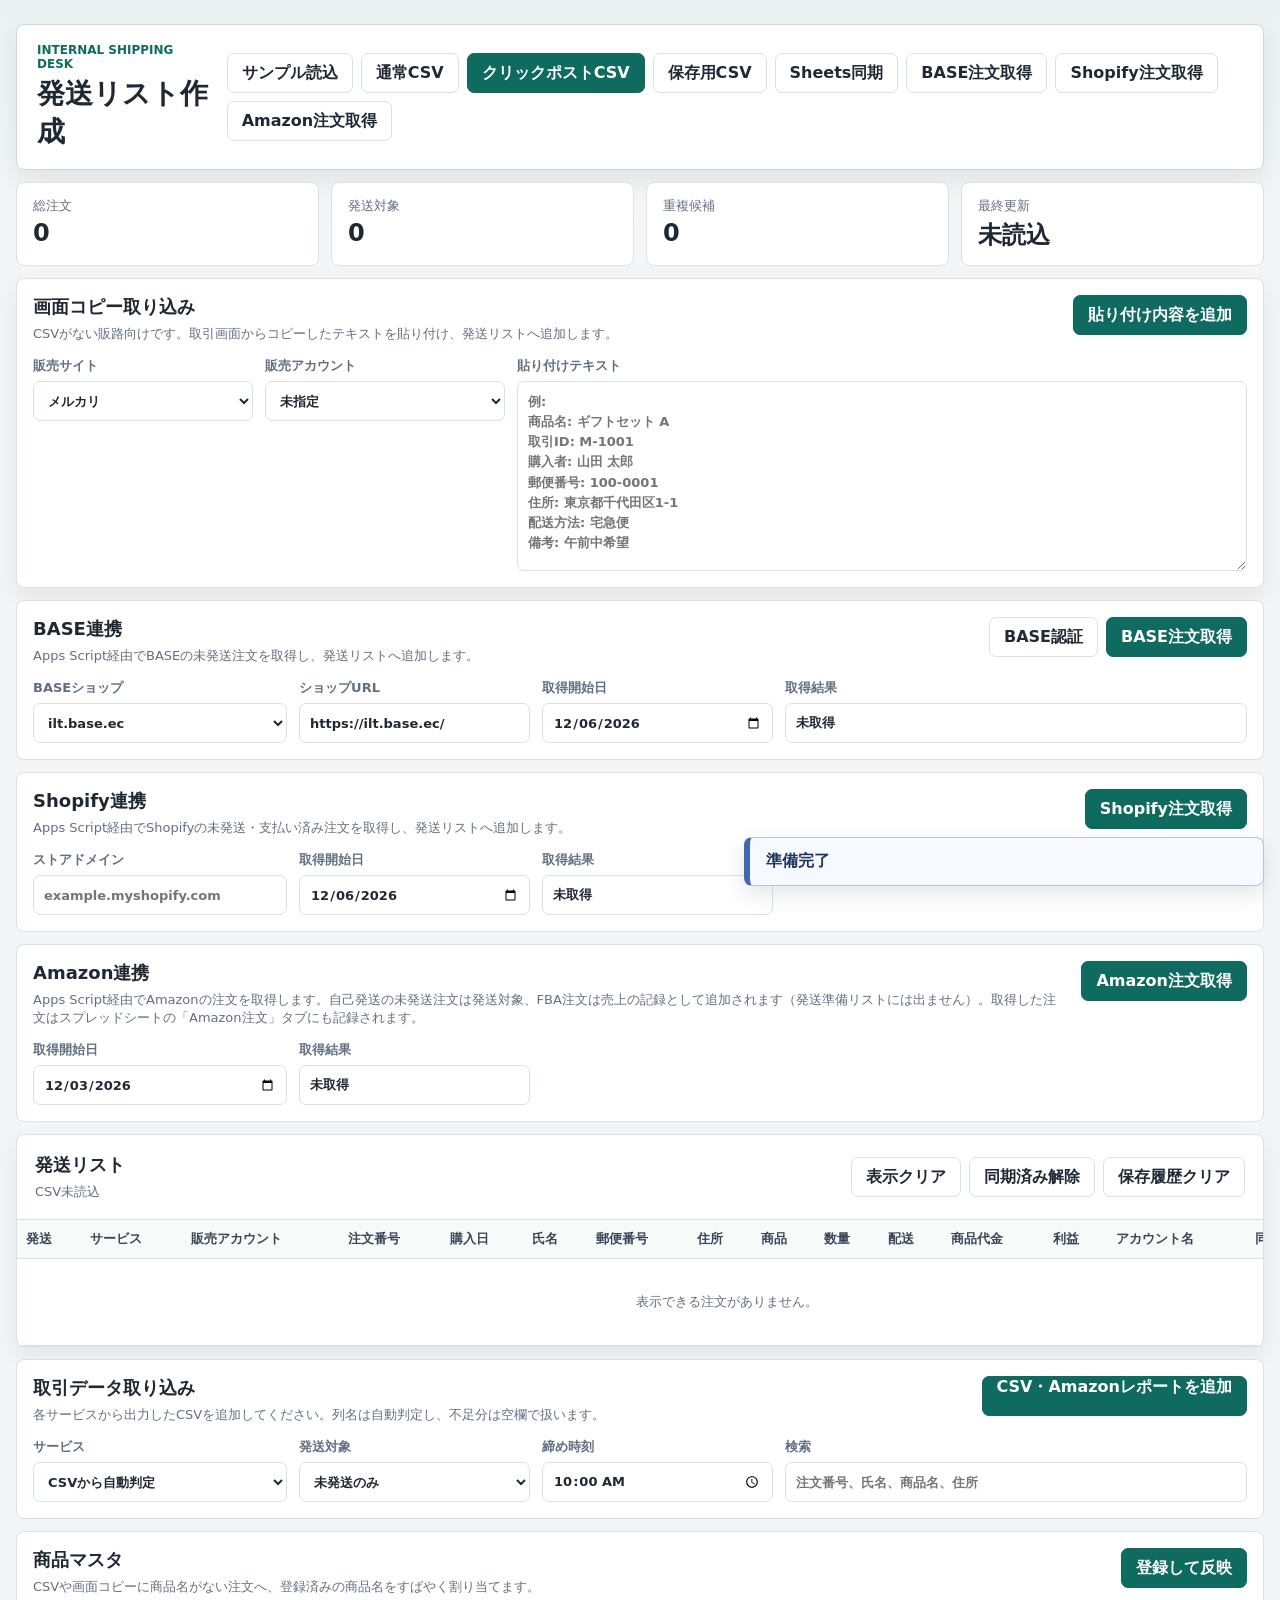
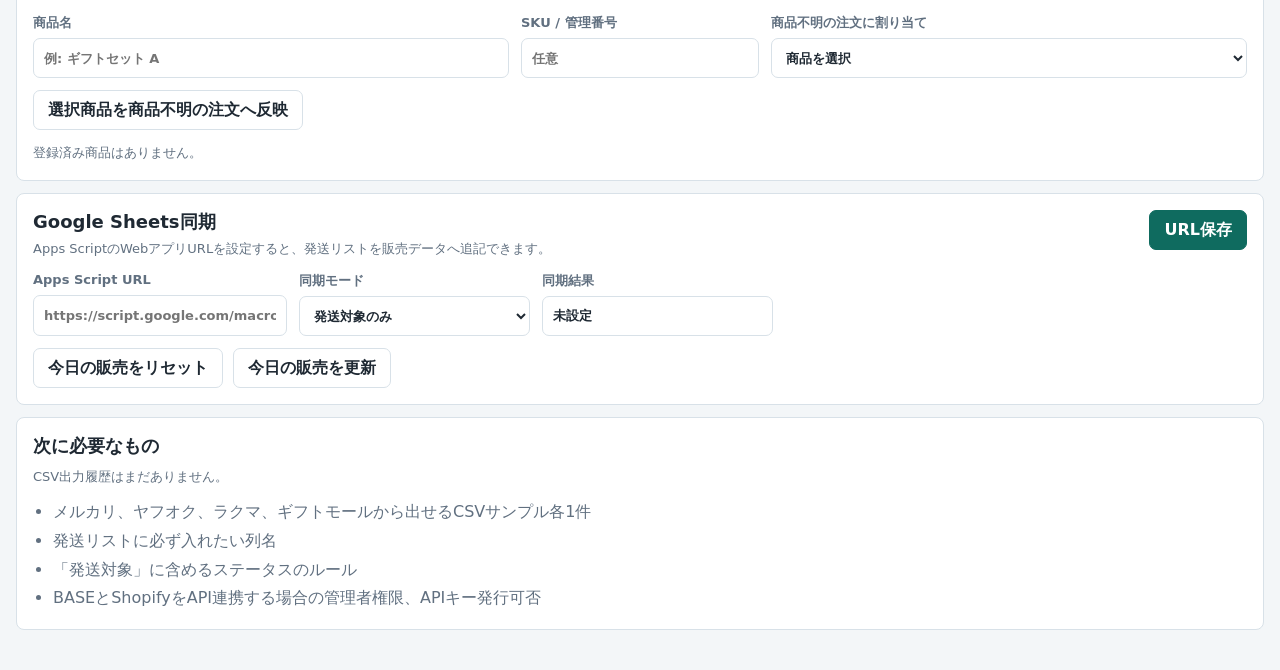
==== commit e0880b16: "Allow Amazon order report (.txt) in file import Co-Authored-By: Claude Opus 5 <noreply@anthropic.com" ====
--- a/index.html
+++ b/index.html
@@ -53,8 +53,8 @@
             <p>各サービスから出力したCSVを追加してください。列名は自動判定し、不足分は空欄で扱います。</p>
           </div>
           <label class="file-picker">
-            CSVを追加
-            <input id="fileInput" type="file" accept=".csv,text/csv" multiple />
+            CSV・Amazonレポートを追加
+            <input id="fileInput" type="file" accept=".csv,text/csv,.txt,.tsv,text/plain,text/tab-separated-values" multiple />
           </label>
         </div>
 
@@ -69,6 +69,7 @@
               <option value="base">BASE</option>
               <option value="shopify">Shopify</option>
               <option value="giftmall">ギフトモール</option>
+              <option value="amazon">Amazon（注文レポート）</option>
               <option value="other">その他</option>
             </select>
           </label>
--- a/styles.css
+++ b/styles.css
@@ -47,6 +47,10 @@
 }
 
 .shopify-panel {
+  order: 3;
+}
+
+.amazon-panel {
   order: 3;
 }
 
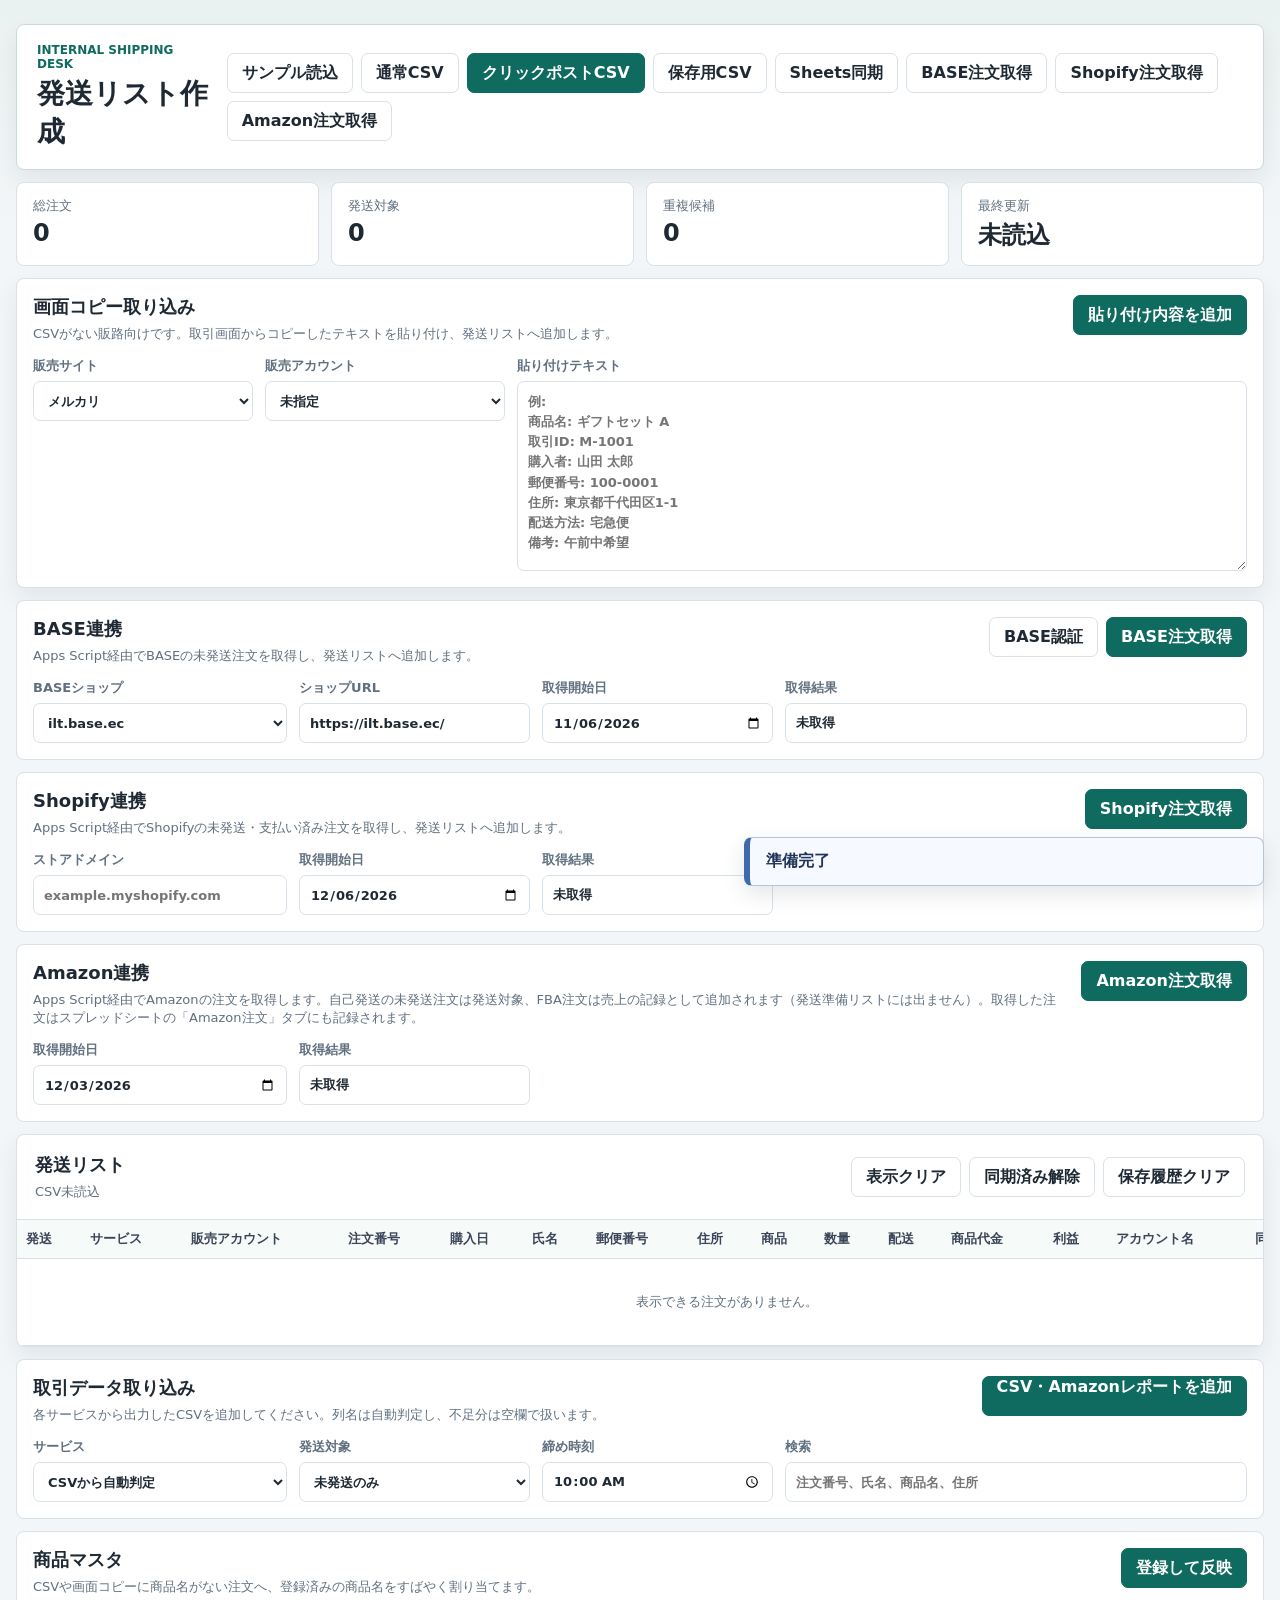
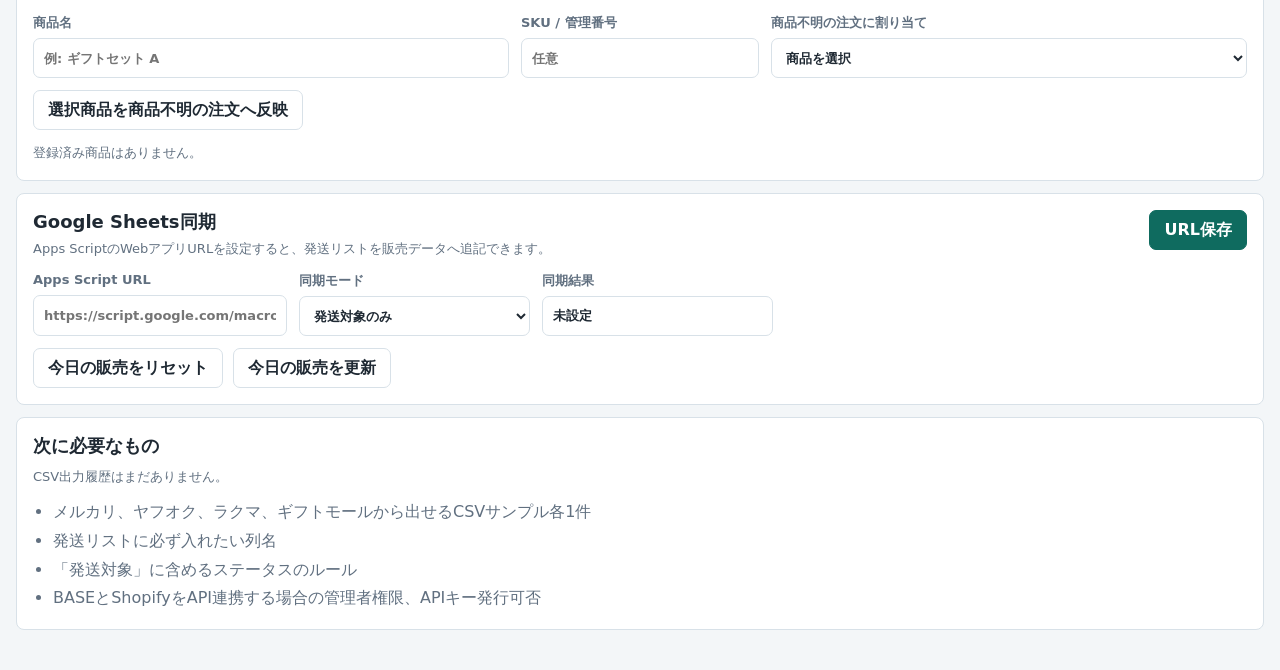
==== commit 695b66ef: "Restore index.html content" ====
--- a/index.html
+++ b/index.html
@@ -106,6 +106,7 @@
               <option value="メルカリ">メルカリ</option>
               <option value="ヤフオク">ヤフオク</option>
               <option value="ラクマ">ラクマ</option>
+              <option value="Amazon">Amazon（注文の詳細）</option>
               <option value="ギフトモール">ギフトモール</option>
               <option value="その他">その他</option>
             </select>
@@ -121,6 +122,7 @@
               <option value="ラクマ TRY">ラクマ TRY</option>
               <option value="ヤフオク ILT">ヤフオク ILT</option>
               <option value="ヤフオク TRY">ヤフオク TRY</option>
+              <option value="Amazon ILT">Amazon ILT</option>
               <option value="BASE ilt">BASE ilt</option>
               <option value="BASE iglight">BASE iglight</option>
               <option value="Shopify">Shopify</option>
